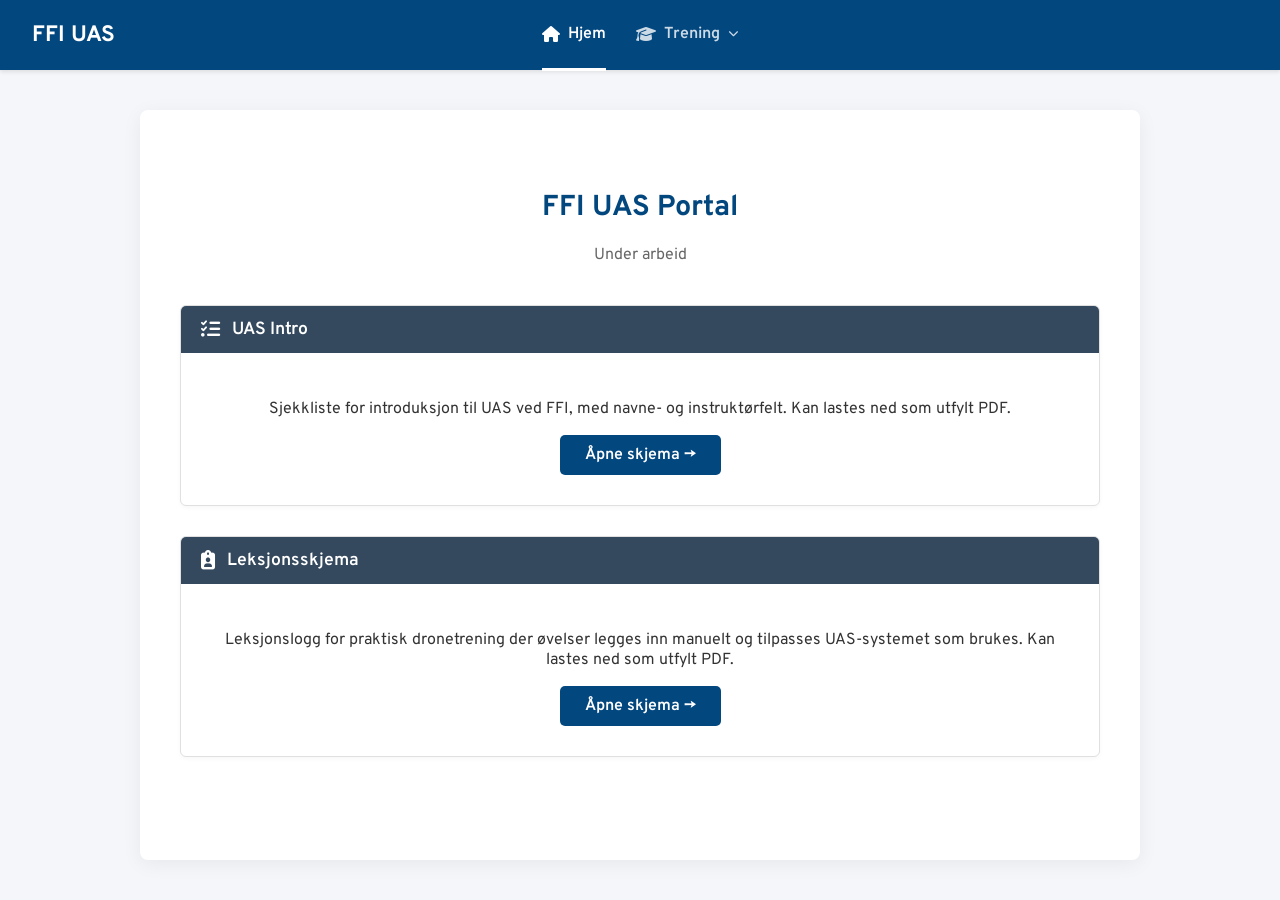
==== index.html @ 26c821fd "første push" ====
<!DOCTYPE html>
<html lang="en">
<head>
    <meta charset="UTF-8">
    <meta name="viewport" content="width=device-width, initial-scale=1.0">
    <title>FFI UAS Portal</title>
    <link rel="stylesheet" href="css/style.css">
    <link rel="apple-touch-icon" sizes="180x180" href="apple-touch-icon.png">
    <link rel="icon" type="image/x-icon" href="favicon.ico">
    <link rel="icon" type="image/png" sizes="16x16" href="favicon-16x16.png">
    <link rel="icon" type="image/png" sizes="32x32" href="favicon-32x32.png">

    <link rel="stylesheet" href="https://cdnjs.cloudflare.com/ajax/libs/font-awesome/6.4.0/css/all.min.css">
    <script src="js/menu.js"></script>
</head>
<body>

<div class="container">
    <div style="text-align:center; padding: 40px 0;">
        <h1>FFI UAS Portal</h1>
        <p style="max-width: 600px; margin: 0 auto; color: #666;">
            Under arbeid
        </p>
    </div>

    <div class="section" style="transition: transform 0.2s; cursor: pointer;" onclick="window.location='uas-intro.html'">
        <div class="section-header">
            <i class="fa-solid fa-list-check" style="color:white; font-size: 1.2rem;"></i>
            <h2 style="font-size: 1.1rem; color: white;">UAS Intro</h2>
        </div>
        <div style="padding: 30px; text-align:center;">
            <p>Sjekkliste for introduksjon til UAS ved FFI, med navne- og instruktørfelt. Kan lastes ned som utfylt PDF.</p>
            <a href="uas-intro.html" class="btn">Åpne skjema &rarr;</a>
        </div>
    </div>

    <div class="section" style="transition: transform 0.2s; cursor: pointer;" onclick="window.location='leksjonsskjema.html'">
        <div class="section-header">
            <i class="fa-solid fa-clipboard-user" style="color:white; font-size: 1.2rem;"></i>
            <h2 style="font-size: 1.1rem; color: white;">Leksjonsskjema</h2>
        </div>
        <div style="padding: 30px; text-align:center;">
            <p>Leksjonslogg for praktisk dronetrening der øvelser legges inn manuelt og tilpasses UAS-systemet som brukes. Kan lastes ned som utfylt PDF.</p>
            <a href="leksjonsskjema.html" class="btn">Åpne skjema &rarr;</a>
        </div>
    </div>
</div>

</body>
</html>
---- css/style.css ----
/* css/style.css */
@import url('https://fonts.googleapis.com/css2?family=Overpass:wght@400;600;700&display=swap');
@import url('https://cdnjs.cloudflare.com/ajax/libs/font-awesome/6.4.0/css/all.min.css');

:root {
    --ffi-blue: #03477F;
    --ffi-dark: #022f53;
    --ffi-light-bg: #f4f6f9;
    --section-header-bg: #34495e;
    --border-color: #e0e0e0;
}

body {
    font-family: 'Overpass', sans-serif;
    background-color: var(--ffi-light-bg);
    margin: 0;
    padding: 0;
    color: #333;
    display: flex;
    flex-direction: column;
    min-height: 100vh;
}

/* --- Navigasjon --- */
nav {
    background-color: var(--ffi-blue);
    padding: 0 2rem;
    box-shadow: 0 2px 4px rgba(0,0,0,0.1);
    height: 70px;
    display: grid;
    grid-template-columns: 1fr auto 1fr;
    align-items: center;
}

nav .brand {
    font-weight: 700;
    font-size: 1.4rem;
    color: white;
    display: flex;
    align-items: center;
    gap: 12px;
    white-space: nowrap;
}

nav ul {
    list-style: none;
    margin: 0;
    padding: 0;
    display: flex;
    gap: 30px;
    justify-content: center;
}

nav a {
    color: rgba(255,255,255,0.8);
    text-decoration: none;
    font-weight: 600;
    font-size: 1rem;
    padding: 24px 0;
    border-bottom: 3px solid transparent;
    transition: all 0.2s;
    display: flex;
    align-items: center;
    gap: 8px;
}

nav a:hover, nav a.active {
    color: white;
    border-bottom-color: white;
}

@media (max-width: 768px) {
    nav {
        grid-template-columns: 1fr;
        height: auto;
        padding: 1rem;
        gap: 1rem;
    }
    nav ul {
        flex-direction: column;
        gap: 10px;
        align-items: center;
    }
}

/* --- Nedtrekksmeny (f.eks. "Trening") --- */
.nav-dropdown {
    position: relative;
}
.nav-dropdown .dropdown-toggle {
    background: none;
    border: none;
    color: rgba(255,255,255,0.8);
    font-weight: 600;
    font-size: 1rem;
    font-family: 'Overpass', sans-serif;
    padding: 24px 0;
    border-bottom: 3px solid transparent;
    transition: all 0.2s;
    display: flex;
    align-items: center;
    gap: 8px;
    cursor: pointer;
}
.nav-dropdown .dropdown-toggle:hover,
.nav-dropdown.active .dropdown-toggle {
    color: white;
    border-bottom-color: white;
}
.dropdown-menu {
    display: none;
    position: absolute;
    top: 100%;
    left: 0;
    background: white;
    min-width: 230px;
    border-radius: 6px;
    box-shadow: 0 8px 24px rgba(0,0,0,0.15);
    padding: 8px 0;
    z-index: 100;
}
.dropdown-menu.open { display: block; }
.dropdown-menu a {
    color: #333;
    padding: 10px 18px;
    border-bottom: none;
}
.dropdown-menu a:hover,
.dropdown-menu a.active {
    background: var(--ffi-light-bg);
    color: var(--ffi-blue);
    border-bottom: none;
}
@media (max-width: 768px) {
    .dropdown-menu {
        position: static;
        box-shadow: none;
        border: 1px solid var(--border-color);
        margin-top: 6px;
    }
}

/* --- Hovedinnhold --- */
.container {
    max-width: 1000px;
    margin: 40px auto;
    background: white;
    padding: 40px;
    border-radius: 8px;
    box-shadow: 0 4px 20px rgba(0,0,0,0.06);
    flex: 1;
    width: 95%;
    box-sizing: border-box;
}

h1 { color: var(--ffi-blue); margin-top: 0; font-size: 1.8rem; }
h2 { font-size: 1.3rem; margin: 0; color: white; font-weight: 600; }
h3 { font-size: 1.1rem; color: #555; margin: 0 0 10px 0; border-bottom: 2px solid #eee; padding-bottom: 5px; }

/* --- Seksjoner --- */
.section {
    margin-bottom: 30px;
    border: 1px solid var(--border-color);
    border-radius: 6px;
    overflow: hidden;
    background: white;
    box-shadow: 0 2px 4px rgba(0,0,0,0.03);
}

.section-header {
    background-color: var(--section-header-bg);
    padding: 12px 20px;
    display: flex;
    align-items: center;
    gap: 12px;
}

/* --- Knapper --- */
.btn { display: inline-block; background: var(--ffi-blue); color: white; padding: 10px 25px; text-decoration: none; border-radius: 5px; font-weight: 600; transition: background 0.2s; border: none; cursor: pointer; font-family: 'Overpass', sans-serif; font-size: 1rem; margin: 0 6px; }
.btn:hover { background-color: var(--ffi-dark); }
.btn-secondary { background: white; color: var(--ffi-blue); border: 1px solid var(--ffi-blue); }
.btn-secondary:hover { background: var(--ffi-light-bg); color: var(--ffi-blue); }

/* --- Skjemafelt (navn, instruktør, dato osv.) --- */
.form-grid {
    display: grid;
    grid-template-columns: repeat(3, 1fr);
    gap: 20px;
    margin-bottom: 30px;
}
@media (max-width: 700px) {
    .form-grid { grid-template-columns: 1fr; }
}
.form-field label {
    display: block;
    font-weight: 600;
    font-size: 0.9rem;
    color: #444;
    margin-bottom: 6px;
}
.form-field input[type="text"],
.form-field input[type="date"] {
    width: 100%;
    padding: 10px 12px;
    border: 1px solid #ccc;
    border-radius: 6px;
    font-size: 1rem;
    font-family: 'Overpass', sans-serif;
    box-sizing: border-box;
}
.form-field input:focus {
    outline: none;
    border-color: var(--ffi-blue);
    box-shadow: 0 0 0 3px rgba(3, 71, 127, 0.1);
}

/* --- Sjekkliste --- */
.checklist {
    list-style: none;
    margin: 0;
    padding: 0;
}
.checklist li {
    display: flex;
    align-items: flex-start;
    gap: 12px;
    padding: 10px 20px;
    border-bottom: 1px solid #f0f0f0;
}
.checklist li:last-child { border-bottom: none; }
.checklist input[type="checkbox"] {
    width: 18px;
    height: 18px;
    flex-shrink: 0;
    margin-top: 2px;
    cursor: pointer;
}
.checklist label {
    font-weight: 400;
    color: #333;
    cursor: pointer;
}
.checklist .hint {
    display: block;
    font-style: italic;
    color: #777;
    font-size: 0.88rem;
    margin-top: 2px;
}

/* --- Signaturfelt --- */
.signature-row {
    display: flex;
    flex-wrap: wrap;
    justify-content: space-between;
    gap: 30px;
    margin-top: 40px;
}
.signature-pad-block {
    flex: 1;
    min-width: 240px;
}
.signature-pad-label {
    font-weight: 600;
    font-size: 0.9rem;
    color: #444;
    margin-bottom: 8px;
    text-align: center;
}
.signature-pad-wrap {
    border: 1px solid #ccc;
    border-radius: 6px;
    background: #fff;
}
.signature-pad-wrap canvas {
    display: block;
    width: 100%;
    height: 150px;
    touch-action: none;
    cursor: crosshair;
    border-radius: 6px;
}
.signature-clear-btn {
    display: block;
    margin: 8px auto 0;
    background: none;
    border: none;
    color: var(--ffi-blue);
    font-size: 0.8rem;
    text-decoration: underline;
    cursor: pointer;
    font-family: 'Overpass', sans-serif;
}

/* --- Progresjon (radioknapper) --- */
.progress-row {
    display: flex;
    gap: 10px;
    flex-wrap: wrap;
    margin-bottom: 30px;
}
.progress-option {
    flex: 1;
    min-width: 140px;
    position: relative;
}
.progress-option input {
    position: absolute;
    opacity: 0;
}
.progress-option label {
    display: block;
    text-align: center;
    padding: 10px 8px;
    border: 1px solid #ccc;
    border-radius: 6px;
    cursor: pointer;
    font-weight: 600;
    font-size: 0.85rem;
    color: #555;
    transition: all 0.15s;
}
.progress-option input:checked + label {
    background: var(--ffi-blue);
    color: white;
    border-color: var(--ffi-blue);
}

/* --- Øvelsestabell (Leksjonsskjema) --- */
.exercise-table {
    width: 100%;
    border-collapse: collapse;
}
.exercise-table th {
    background-color: var(--ffi-blue);
    color: white;
    font-weight: 600;
    font-size: 0.85rem;
    text-align: left;
    padding: 10px 12px;
}
.exercise-table td {
    padding: 8px 10px;
    border-bottom: 1px solid #f0f0f0;
    vertical-align: middle;
}
.exercise-table input[type="text"],
.exercise-table select {
    width: 100%;
    padding: 8px 10px;
    border: 1px solid #ccc;
    border-radius: 5px;
    font-size: 0.95rem;
    font-family: 'Overpass', sans-serif;
    box-sizing: border-box;
}
.exercise-table input:focus,
.exercise-table select:focus {
    outline: none;
    border-color: var(--ffi-blue);
    box-shadow: 0 0 0 3px rgba(3, 71, 127, 0.1);
}
.exercise-table .col-grade { width: 90px; }
.exercise-table .col-remove { width: 40px; text-align: center; }
.remove-row-btn {
    background: none;
    border: none;
    color: #c0392b;
    cursor: pointer;
    font-size: 1rem;
    padding: 4px;
}
.remove-row-btn:hover { color: #922b21; }
.add-row-btn {
    margin-top: 15px;
}
.textarea-field {
    width: 100%;
    min-height: 80px;
    padding: 10px 12px;
    border: 1px solid #ccc;
    border-radius: 6px;
    font-family: 'Overpass', sans-serif;
    font-size: 1rem;
    box-sizing: border-box;
    resize: vertical;
}
.textarea-field:focus {
    outline: none;
    border-color: var(--ffi-blue);
    box-shadow: 0 0 0 3px rgba(3, 71, 127, 0.1);
}

/* --- Print / last ned som PDF --- */
@media print {
    nav, .no-print { display: none !important; }
    body { background: white; }
    .container {
        box-shadow: none;
        margin: 0;
        padding: 0;
        width: 100%;
        max-width: 100%;
    }
    .section { break-inside: avoid; box-shadow: none; }
    .exercise-table .col-remove, .add-row-btn { display: none !important; }
}
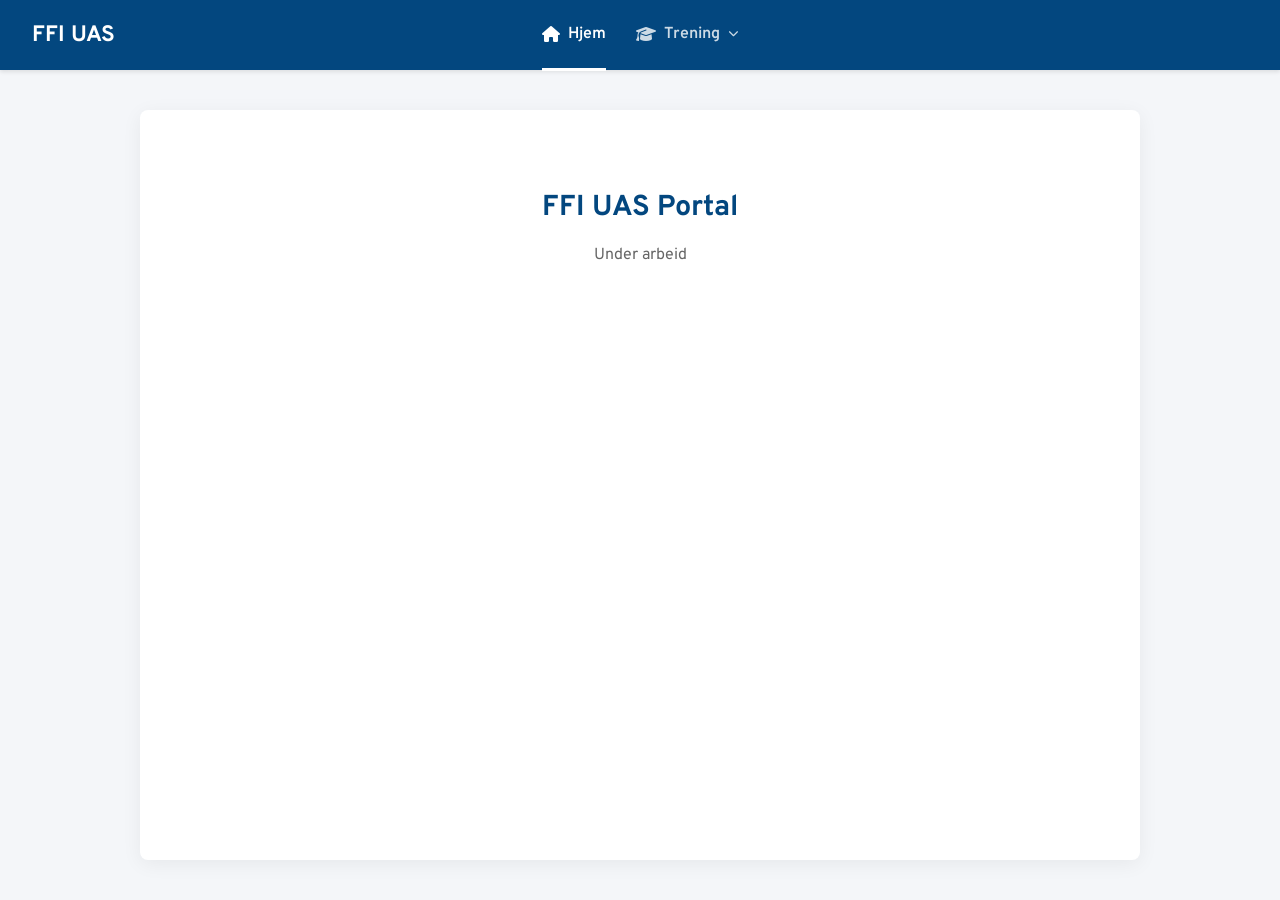
==== commit 52cfb89a: "leksjonsskjema" ====
--- a/index.html
+++ b/index.html
@@ -22,28 +22,6 @@
             Under arbeid
         </p>
     </div>
-
-    <div class="section" style="transition: transform 0.2s; cursor: pointer;" onclick="window.location='uas-intro.html'">
-        <div class="section-header">
-            <i class="fa-solid fa-list-check" style="color:white; font-size: 1.2rem;"></i>
-            <h2 style="font-size: 1.1rem; color: white;">UAS Intro</h2>
-        </div>
-        <div style="padding: 30px; text-align:center;">
-            <p>Sjekkliste for introduksjon til UAS ved FFI, med navne- og instruktørfelt. Kan lastes ned som utfylt PDF.</p>
-            <a href="uas-intro.html" class="btn">Åpne skjema &rarr;</a>
-        </div>
-    </div>
-
-    <div class="section" style="transition: transform 0.2s; cursor: pointer;" onclick="window.location='leksjonsskjema.html'">
-        <div class="section-header">
-            <i class="fa-solid fa-clipboard-user" style="color:white; font-size: 1.2rem;"></i>
-            <h2 style="font-size: 1.1rem; color: white;">Leksjonsskjema</h2>
-        </div>
-        <div style="padding: 30px; text-align:center;">
-            <p>Leksjonslogg for praktisk dronetrening der øvelser legges inn manuelt og tilpasses UAS-systemet som brukes. Kan lastes ned som utfylt PDF.</p>
-            <a href="leksjonsskjema.html" class="btn">Åpne skjema &rarr;</a>
-        </div>
-    </div>
 </div>
 
 </body>
--- a/css/style.css
+++ b/css/style.css
@@ -180,15 +180,20 @@
 .btn:hover { background-color: var(--ffi-dark); }
 .btn-secondary { background: white; color: var(--ffi-blue); border: 1px solid var(--ffi-blue); }
 .btn-secondary:hover { background: var(--ffi-light-bg); color: var(--ffi-blue); }
+.btn-danger { background: white; color: #c0392b; border: 1px solid #c0392b; }
+.btn-danger:hover { background: #fdf1ef; color: #922b21; border-color: #922b21; }
 
 /* --- Skjemafelt (navn, instruktør, dato osv.) --- */
 .form-grid {
     display: grid;
-    grid-template-columns: repeat(3, 1fr);
+    grid-template-columns: repeat(4, 1fr);
     gap: 20px;
     margin-bottom: 30px;
 }
-@media (max-width: 700px) {
+@media (max-width: 900px) {
+    .form-grid { grid-template-columns: repeat(2, 1fr); }
+}
+@media (max-width: 500px) {
     .form-grid { grid-template-columns: 1fr; }
 }
 .form-field label {
@@ -199,7 +204,8 @@
     margin-bottom: 6px;
 }
 .form-field input[type="text"],
-.form-field input[type="date"] {
+.form-field input[type="date"],
+.form-field select {
     width: 100%;
     padding: 10px 12px;
     border: 1px solid #ccc;
@@ -207,8 +213,10 @@
     font-size: 1rem;
     font-family: 'Overpass', sans-serif;
     box-sizing: border-box;
-}
-.form-field input:focus {
+    background: white;
+}
+.form-field input:focus,
+.form-field select:focus {
     outline: none;
     border-color: var(--ffi-blue);
     box-shadow: 0 0 0 3px rgba(3, 71, 127, 0.1);
@@ -292,40 +300,6 @@
     font-family: 'Overpass', sans-serif;
 }
 
-/* --- Progresjon (radioknapper) --- */
-.progress-row {
-    display: flex;
-    gap: 10px;
-    flex-wrap: wrap;
-    margin-bottom: 30px;
-}
-.progress-option {
-    flex: 1;
-    min-width: 140px;
-    position: relative;
-}
-.progress-option input {
-    position: absolute;
-    opacity: 0;
-}
-.progress-option label {
-    display: block;
-    text-align: center;
-    padding: 10px 8px;
-    border: 1px solid #ccc;
-    border-radius: 6px;
-    cursor: pointer;
-    font-weight: 600;
-    font-size: 0.85rem;
-    color: #555;
-    transition: all 0.15s;
-}
-.progress-option input:checked + label {
-    background: var(--ffi-blue);
-    color: white;
-    border-color: var(--ffi-blue);
-}
-
 /* --- Øvelsestabell (Leksjonsskjema) --- */
 .exercise-table {
     width: 100%;
@@ -342,7 +316,11 @@
 .exercise-table td {
     padding: 8px 10px;
     border-bottom: 1px solid #f0f0f0;
-    vertical-align: middle;
+    vertical-align: top;
+}
+.exercise-table tr:not(.generic-row) + tr.generic-row td {
+    padding-top: 22px;
+    border-top: 2px solid var(--border-color);
 }
 .exercise-table input[type="text"],
 .exercise-table select {
@@ -354,8 +332,22 @@
     font-family: 'Overpass', sans-serif;
     box-sizing: border-box;
 }
+.exercise-table .ex-comment {
+    width: 100%;
+    padding: 8px 10px;
+    border: 1px solid #ccc;
+    border-radius: 5px;
+    font-size: 0.95rem;
+    font-family: 'Overpass', sans-serif;
+    box-sizing: border-box;
+    resize: none;
+    overflow: hidden;
+    min-height: 37px;
+    line-height: 1.3;
+}
 .exercise-table input:focus,
-.exercise-table select:focus {
+.exercise-table select:focus,
+.exercise-table .ex-comment:focus {
     outline: none;
     border-color: var(--ffi-blue);
     box-shadow: 0 0 0 3px rgba(3, 71, 127, 0.1);
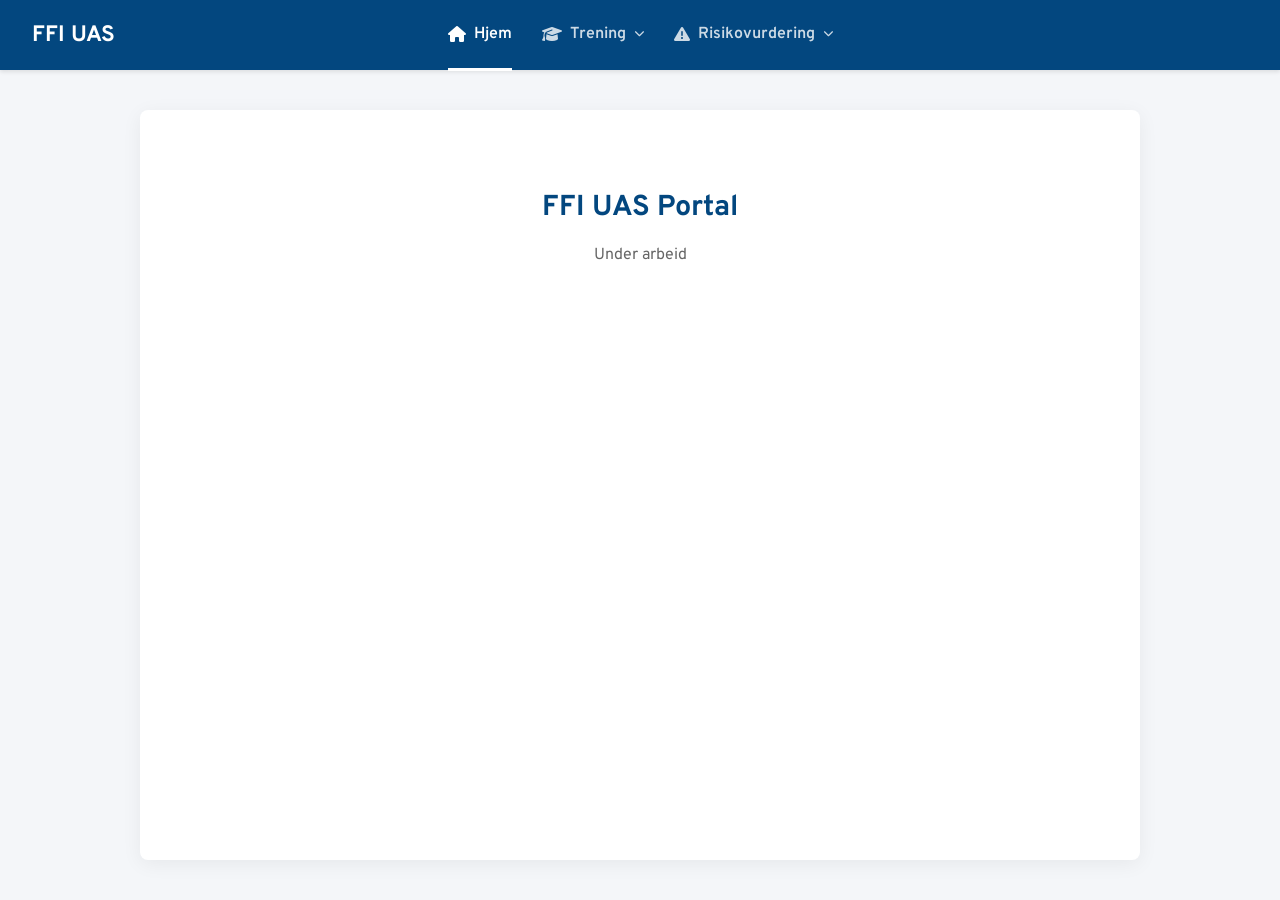
==== commit deebb814: "erp justeringer 2" ====
--- a/index.html
+++ b/index.html
@@ -25,4 +25,4 @@
 </div>
 
 </body>
-</html>
+</html>
--- a/css/style.css
+++ b/css/style.css
@@ -131,6 +131,30 @@
     color: var(--ffi-blue);
     border-bottom: none;
 }
+
+/* --- Nestet undermeny (f.eks. Simulator inni Trening) --- */
+.dropdown-submenu { position: relative; }
+.dropdown-subtoggle {
+    width: 100%;
+    background: none;
+    border: none;
+    text-align: left;
+    font-family: inherit;
+    font-size: 0.95rem;
+    color: #333;
+    padding: 10px 18px;
+    display: flex;
+    align-items: center;
+    gap: 8px;
+    cursor: pointer;
+}
+.dropdown-subtoggle:hover { background: var(--ffi-light-bg); color: var(--ffi-blue); }
+.dropdown-submenu.active > .dropdown-subtoggle { color: var(--ffi-blue); }
+.dropdown-menu-nested {
+    top: 0;
+    left: 100%;
+    margin-left: 4px;
+}
 @media (max-width: 768px) {
     .dropdown-menu {
         position: static;
@@ -382,6 +406,1058 @@
     border-color: var(--ffi-blue);
     box-shadow: 0 0 0 3px rgba(3, 71, 127, 0.1);
 }
+
+/* --- Simulator --- */
+.sim-page {
+    position: relative;
+    flex: 1;
+    width: 100%;
+    overflow: hidden;
+    background: #0d1117;
+}
+.sim-page canvas#simCanvas {
+    display: block;
+    width: 100%;
+    height: 100%;
+}
+.sim-signal-noise {
+    position: absolute;
+    inset: 0;
+    width: 100%;
+    height: 100%;
+    pointer-events: none;
+    opacity: 0;
+    image-rendering: pixelated;
+    mix-blend-mode: overlay;
+    z-index: 2;
+}
+.sim-fpv-hud {
+    position: absolute;
+    inset: 0;
+    width: 100%;
+    height: 100%;
+    pointer-events: none;
+    display: none;
+    z-index: 3;
+}
+.sim-hud {
+    position: absolute;
+    inset: 0;
+    pointer-events: none;
+    padding: 16px;
+    box-sizing: border-box;
+    font-family: 'Overpass', sans-serif;
+}
+.sim-status-bar {
+    display: flex;
+    flex-wrap: wrap;
+    gap: 18px;
+    width: fit-content;
+    background: rgba(3, 71, 127, 0.85);
+    border-radius: 8px;
+    padding: 10px 18px;
+    pointer-events: auto;
+}
+.sim-status-item {
+    display: flex;
+    flex-direction: column;
+    min-width: 70px;
+}
+.sim-status-label {
+    font-size: 0.68rem;
+    text-transform: uppercase;
+    letter-spacing: 0.05em;
+    color: rgba(255,255,255,0.65);
+}
+.sim-status-value {
+    font-weight: 700;
+    color: white;
+    font-size: 1rem;
+}
+.sim-status-value.sim-armed { color: #6fdc8c; }
+.sim-status-value.sim-killed { color: #ff6b6b; }
+/* Kort gult blink på hudMode ved modusbytte (se modeFlashUntil i simulator-vtol.js) - ren CSS-animasjon
+   i stedet for en JS-drevet fargeovergang, siden klassen kun står på i ~400ms (ett engangsblink, ikke
+   en vedvarende tilstand som sim-armed/sim-killed over). */
+.sim-status-value.mode-flash { animation: sim-mode-flash 0.4s ease-out; }
+@keyframes sim-mode-flash {
+    0% { color: #ffd23f; text-shadow: 0 0 8px rgba(255,210,63,0.9); }
+    100% { color: white; text-shadow: none; }
+}
+
+/* Fremdrift/telleren for gjeldende øvelsessteg (hover-holdetid, runder, killswitch-status ...) -
+   egen liten boks nederst midt på skjermen, i tillegg til (ikke i stedet for) selve HUD-baren,
+   siden dette er tallet man aktivt følger med på mens man flyr og ellers må se bort fra banen for. */
+.sim-progress-box {
+    position: absolute;
+    bottom: 20px;
+    left: 50%;
+    transform: translateX(-50%);
+    display: flex;
+    flex-direction: column;
+    align-items: center;
+    gap: 2px;
+    background: rgba(3, 71, 127, 0.85);
+    border-radius: 8px;
+    padding: 8px 22px;
+    pointer-events: none;
+}
+.sim-progress-box .sim-status-value { font-size: 1.3rem; }
+
+.sim-crash-banner {
+    position: absolute;
+    top: 50%;
+    left: 50%;
+    transform: translate(-50%, -50%);
+    display: none;
+    flex-direction: column;
+    align-items: center;
+    gap: 4px;
+    background: rgba(160, 20, 20, 0.9);
+    color: white;
+    padding: 18px 32px;
+    border-radius: 10px;
+    box-shadow: 0 6px 24px rgba(0,0,0,0.4);
+    text-align: center;
+    pointer-events: none;
+}
+.sim-crash-banner.show { display: flex; }
+.sim-crash-banner .sim-crash-title {
+    font-size: 1.4rem;
+    font-weight: 700;
+    letter-spacing: 0.03em;
+}
+.sim-crash-banner .sim-crash-hint {
+    font-size: 0.9rem;
+    opacity: 0.9;
+}
+.sim-crash-banner .sim-injury-icon {
+    font-size: 2.6rem;
+    margin-bottom: 4px;
+}
+
+.sim-warning-banner {
+    position: absolute;
+    top: 62%; /* senket fra 34% - stod midt i synsfeltet der man ser gates/horisont mens man flyr,
+    spesielt merkbart for "Runde fullført"-meldingen på racingbanen (samme banner, se
+    sim-banner-success) siden den dukker opp akkurat idet man trenger å se banen best (rett etter
+    start/mål, videre inn i neste runde) */
+    left: 50%;
+    transform: translate(-50%, -50%);
+    display: none;
+    flex-direction: column;
+    align-items: center;
+    gap: 4px;
+    background: rgba(190, 130, 15, 0.92);
+    color: white;
+    padding: 12px 26px;
+    border-radius: 10px;
+    box-shadow: 0 6px 24px rgba(0,0,0,0.4);
+    text-align: center;
+    pointer-events: none;
+}
+.sim-warning-banner.show { display: flex; }
+.sim-warning-banner .sim-crash-title {
+    font-size: 1.15rem;
+    font-weight: 700;
+    letter-spacing: 0.03em;
+}
+/* Grønn variant av varselbanneret - positiv kvittering (deløvelse fullført / øvelse bestått). */
+.sim-warning-banner.sim-banner-success {
+    background: rgba(35, 140, 70, 0.92);
+}
+
+/* Øvelses-beskrivelse i detaljvisningen: vanlig (ikke kursiv) brødtekst med luftig linjehøyde -
+   .sim-panel-hint er kursiv og beregnet på korte hint, ikke avsnitt. white-space:pre-line lar
+   fullDescription-tekstene (js/simulator.js) bryte i avsnitt via \n\n i stedet for å alltid rendres
+   som én sammenhengende tekstblokk - selve elementet settes fortsatt trygt via textContent, ikke innerHTML. */
+.sim-exercise-desc {
+    font-style: normal;
+    font-size: 0.85rem;
+    line-height: 1.55;
+    color: #333;
+    margin: 8px 0 12px;
+    white-space: pre-line;
+}
+.sim-exercise-detail-title {
+    display: flex;
+    align-items: center;
+    gap: 8px;
+    margin: 12px 0 2px;
+}
+.sim-exercise-detail-title .sim-exercise-icon { color: var(--ffi-blue); }
+.sim-exercise-row-icon {
+    flex: 0 0 22px;
+    text-align: center;
+    color: var(--ffi-blue);
+    margin-right: 6px;
+}
+/* Diplom-raden nederst i øvelseslisten når alt er bestått - gull-aksent. */
+.sim-exercise-row-diploma { background: #fdf6df; }
+.sim-exercise-row-diploma .sim-exercise-row-icon { color: #d4af37; }
+
+/* Oppsummeringskort etter fullført øvelse (tid + ros + neste-valg). */
+.sim-exercise-summary {
+    position: absolute;
+    top: 50%;
+    left: 50%;
+    transform: translate(-50%, -50%);
+    background: white;
+    color: #222;
+    border-radius: 10px;
+    padding: 20px 26px;
+    box-shadow: 0 8px 30px rgba(0,0,0,0.4);
+    text-align: center;
+    max-width: 360px;
+    pointer-events: auto;
+    z-index: 7;
+}
+.sim-exercise-summary h3 { margin: 0 0 8px; color: var(--ffi-blue); }
+.sim-exercise-summary p { margin: 0 0 14px; font-size: 0.9rem; }
+.sim-summary-buttons { display: flex; gap: 8px; justify-content: center; flex-wrap: wrap; }
+
+/* Diplom-overlegg: utfyllbart navn + utskrift til PDF via nettleserens print-dialog. */
+.sim-diploma-overlay {
+    position: absolute;
+    inset: 0;
+    background: rgba(0,0,0,0.55);
+    display: flex;
+    align-items: center;
+    justify-content: center;
+    pointer-events: auto;
+    z-index: 10;
+}
+.sim-diploma {
+    background: white;
+    padding: 16px;
+    border-radius: 8px;
+    /* A4 (210 x 297 mm) - forhåndsvisningen på skjerm skal ha samme form/proporsjoner som papiret man
+       faktisk får ut av "Skriv ut / lagre som PDF" (se @page-regelen i @media print under). Bredden er
+       det minste av full A4-bredde, 80% av vindusbredden og "80% av vindushøyden regnet om til A4-bredde"
+       - det siste leddet er det som faktisk hindrer overflyt på korte/lave vinduer: med en fast
+       min-height:297mm alene "vinner" den alltid over max-height (CSS-spec), og arket stakk utenfor
+       skjermen på vanlige laptop-skjermer. aspect-ratio lar høyden følge automatisk fra den valgte
+       bredden i stedet, så hele arket alltid skaleres proporsjonalt ned til å faktisk få plass.
+       80 (ned fra 92) gir synlig luft over/under/rundt arket i stedet for at det nesten fyller vinduet. */
+    width: min(210mm, 80vw, calc(80vh * 210 / 297));
+    aspect-ratio: 210 / 297;
+    max-height: 80vh;
+    overflow-y: auto;
+    /* flex-direction:column er nødvendig her - .sim-diploma har TO barn (.sim-diploma-border OG
+       .sim-diploma-actions, se HTML), ikke bare rammen. Uten column endte de side ved side (rad er
+       default) og .sim-diploma-actions ble strukket til rammens fulle høyde av align-items:stretch,
+       som igjen strukket knappene inni den loddrett - det var "knappene ble strukket ut"-bugen. */
+    display: flex;
+    flex-direction: column;
+}
+.sim-diploma-border {
+    border: 6px double var(--ffi-blue);
+    padding: 28px 24px;
+    text-align: center;
+    color: #222;
+    /* Strekker rammen til full A4-høyde i stedet for at den bare pakker seg tett rundt innholdet (som
+       etterlot mye tomt hvitt under en kort ramme øverst på et langt ark) - innholdet sentreres så
+       loddrett inni den nå høyere rammen. */
+    flex: 1;
+    display: flex;
+    flex-direction: column;
+    justify-content: center;
+}
+.sim-diploma-icons { display: flex; align-items: center; justify-content: center; gap: 18px; margin-bottom: 10px; }
+.sim-diploma-quad { width: 2.6rem; height: 2.6rem; color: var(--ffi-blue); }
+.sim-diploma-medal { font-size: 3rem; color: #d4af37; }
+.sim-diploma-border h2 { margin: 0 0 2px; letter-spacing: 0.35em; color: var(--ffi-blue); }
+.sim-diploma-sub { margin: 0 0 20px; font-size: 0.85rem; color: #666; }
+.sim-diploma-line { margin: 0 0 8px; font-size: 0.95rem; }
+.sim-diploma-name {
+    border: none;
+    border-bottom: 2px solid #999;
+    font-size: 1.35rem;
+    text-align: center;
+    /* margin:auto sentrerer selve boksen (80% bredde) i sidekant-retningen - .sim-diploma-border ble
+       flex column for å strekke rammen i høyden (se der), og et flex-element med en eksplisitt bredde
+       (ikke auto) strekkes IKKE av align-items:stretch og havner da til venstre uten dette, selv om
+       text-align:center fortsatt sentrerer TEKSTEN inni feltet. */
+    margin: 0 auto;
+    width: 80%;
+    font-family: inherit;
+    padding: 4px;
+    outline: none;
+    background: transparent;
+}
+.sim-diploma-text { font-size: 0.9rem; line-height: 1.55; margin: 18px 0 14px; }
+/* Bestetider per øvelse - to kolonner (navn + tid), tynn skillelinje mellom radene. */
+.sim-diploma-times {
+    margin: 0 auto 16px;
+    max-width: 380px;
+    text-align: left;
+    font-size: 0.82rem;
+}
+.sim-diploma-time-row {
+    display: flex;
+    justify-content: space-between;
+    gap: 12px;
+    padding: 3px 2px;
+    border-bottom: 1px solid #eee;
+}
+.sim-diploma-time-row span:last-child { font-variant-numeric: tabular-nums; color: var(--ffi-blue); font-weight: 600; }
+/* Totaltid-raden nederst i tabellen - tykkere skillelinje over og fet skrift skiller den fra de vanlige
+   øvelsesradene den summerer (se openDiploma). */
+.sim-diploma-time-total { border-top: 2px solid var(--ffi-blue); border-bottom: none; margin-top: 4px; padding-top: 6px; font-weight: 700; }
+.sim-diploma-date { font-size: 0.85rem; color: #555; margin: 0; }
+.sim-diploma-actions { display: flex; gap: 8px; justify-content: center; margin-top: 14px; }
+
+/* Ved utskrift av diplomet skjules alt annet på siden - kun selve diplom-arket skrives ut, på et
+   A4-ark (ikke nettleserens/OS-ets standard papirstørrelse, som ikke nødvendigvis er A4). */
+@media print {
+    @page { size: A4; margin: 15mm; }
+    body.printing-diploma * { visibility: hidden; }
+    body.printing-diploma .sim-diploma-overlay,
+    body.printing-diploma .sim-diploma-overlay * { visibility: visible; }
+    body.printing-diploma .sim-diploma-overlay {
+        position: fixed;
+        inset: 0;
+        background: white;
+    }
+    /* min-height:0 - skjermforhåndsvisningens 297mm er ment for HELE arket; @page-margin over har
+       allerede tatt sin del, så å beholde det målet her ville dyttet innholdet over på et tomt ark 2. */
+    body.printing-diploma .sim-diploma {
+        box-shadow: none; max-width: none; width: 100%; max-height: none; min-height: 0;
+        aspect-ratio: auto; overflow: visible;
+    }
+    body.printing-diploma .sim-diploma-actions { display: none; }
+    body.printing-diploma .sim-diploma-name { border-bottom-color: transparent; }
+    body.printing-diploma .sim-diploma-name::placeholder { color: transparent; }
+}
+
+.sim-toolbar {
+    position: absolute;
+    top: 16px;
+    right: 16px;
+    left: 16px;
+    display: flex;
+    flex-wrap: wrap;
+    justify-content: flex-end;
+    gap: 8px;
+    pointer-events: auto;
+}
+.sim-btn {
+    background: rgba(255,255,255,0.92);
+    color: var(--ffi-blue);
+    border: none;
+    border-radius: 6px;
+    padding: 8px 14px;
+    font-weight: 600;
+    font-family: 'Overpass', sans-serif;
+    cursor: pointer;
+    font-size: 0.85rem;
+}
+.sim-btn:hover { background: white; }
+/* Primær-variant for knapper INNE i lyse paneler (f.eks. "Start øvelse") - standard .sim-btn er
+   hvit-på-mørk-verktøylinje og blir nesten usynlig mot panelbakgrunnen. */
+.sim-btn-primary {
+    background: var(--ffi-blue);
+    color: white;
+}
+.sim-btn-primary:hover { background: #065d9e; color: white; }
+
+.sim-dropdown {
+    position: relative;
+}
+.sim-dropdown-menu {
+    display: none;
+    position: absolute;
+    top: calc(100% + 6px);
+    right: 0;
+    min-width: 200px;
+    background: rgba(255,255,255,0.97);
+    border-radius: 8px;
+    box-shadow: 0 4px 20px rgba(0,0,0,0.3);
+    padding: 6px;
+    flex-direction: column;
+    gap: 2px;
+    z-index: 5;
+}
+.sim-dropdown-menu.open {
+    display: flex;
+}
+.sim-dropdown-item {
+    display: flex;
+    align-items: center;
+    gap: 8px;
+    width: 100%;
+    background: none;
+    border: none;
+    border-radius: 6px;
+    padding: 8px 10px;
+    font-weight: 600;
+    font-family: 'Overpass', sans-serif;
+    font-size: 0.85rem;
+    color: var(--ffi-blue);
+    cursor: pointer;
+    text-align: left;
+}
+.sim-dropdown-item:hover { background: rgba(3, 71, 127, 0.08); }
+.sim-dropdown-item i { width: 16px; text-align: center; }
+
+.sim-panel {
+    position: absolute;
+    top: 68px;
+    right: 16px;
+    width: 320px;
+    max-width: calc(100% - 32px);
+    max-height: calc(100% - 90px);
+    overflow-y: auto;
+    background: rgba(255,255,255,0.97);
+    border-radius: 8px;
+    padding: 18px;
+    box-shadow: 0 4px 20px rgba(0,0,0,0.3);
+    pointer-events: auto;
+    z-index: 4; /* over .sim-racing-leaderboard (1) - den ligger sist i DOM-en og ville ellers (uten
+    eksplisitt z-index her) stablet seg OVENPÅ alle andre menyer/paneler brukeren åpner mens den vises */
+}
+.sim-panel h3 {
+    margin: 0 0 12px 0;
+    color: var(--ffi-blue);
+    font-size: 1rem;
+}
+.sim-panel-header {
+    display: flex;
+    align-items: center;
+    gap: 6px;
+    margin-bottom: 12px;
+}
+.sim-panel-header h3 {
+    margin: 0;
+    flex: 1;
+}
+.sim-panel-back,
+.sim-panel-close {
+    background: none;
+    border: none;
+    color: var(--ffi-blue);
+    cursor: pointer;
+    font-size: 0.95rem;
+    padding: 4px 7px;
+    border-radius: 5px;
+    line-height: 1;
+    flex: 0 0 auto;
+}
+.sim-panel-back:hover,
+.sim-panel-close:hover {
+    background: rgba(3, 71, 127, 0.08);
+}
+.sim-rate-grid {
+    display: flex;
+    flex-direction: column;
+    gap: 14px;
+}
+.sim-rate-axis {
+    border: 1px solid var(--border-color);
+    border-radius: 6px;
+    padding: 10px 12px;
+}
+.sim-rate-axis-title {
+    font-weight: 600;
+    font-size: 0.85rem;
+    color: #444;
+    margin-bottom: 8px;
+}
+.sim-rate-row {
+    display: flex;
+    align-items: center;
+    gap: 8px;
+    margin-bottom: 6px;
+    font-size: 0.8rem;
+    color: #555;
+}
+.sim-rate-row label {
+    flex: 0 0 110px;
+}
+.sim-rate-row input[type="range"] {
+    flex: 1;
+}
+.sim-rate-row select {
+    flex: 1;
+    padding: 4px 6px;
+    font-family: 'Overpass', sans-serif;
+    font-size: 0.8rem;
+}
+.sim-rate-row .sim-rate-value {
+    flex: 0 0 40px;
+    text-align: right;
+    font-variant-numeric: tabular-nums;
+}
+.sim-rate-curve {
+    display: block;
+    width: 100%;
+    height: auto;
+    margin-top: 8px;
+    border: 1px solid var(--border-color);
+    border-radius: 4px;
+    background: #fafafa;
+    cursor: grab;
+    touch-action: none;
+}
+.sim-panel-hint {
+    font-size: 0.8rem;
+    color: #777;
+    font-style: italic;
+    margin: 10px 0;
+}
+.sim-axes-readout {
+    display: flex;
+    flex-direction: column;
+    gap: 4px;
+    font-size: 0.8rem;
+    font-family: monospace;
+    color: #444;
+}
+.sim-help-list {
+    list-style: none;
+    margin: 0;
+    padding: 0;
+    font-size: 0.85rem;
+    color: #444;
+    display: flex;
+    flex-direction: column;
+    gap: 8px;
+}
+.sim-help-list li {
+    display: flex;
+    gap: 10px;
+    align-items: baseline;
+}
+.sim-help-list li strong {
+    color: var(--ffi-blue);
+    flex: 0 0 118px;
+}
+.sim-help-list li span {
+    flex: 1;
+    min-width: 0;
+}
+
+.sim-exercise-hud-bar {
+    margin-top: 8px;
+}
+.sim-exercise-row {
+    display: flex;
+    align-items: center;
+    justify-content: space-between;
+    gap: 10px;
+    width: 100%;
+    background: none;
+    border: 1px solid var(--border-color);
+    border-radius: 6px;
+    padding: 10px 12px;
+    margin-bottom: 8px;
+    font-family: 'Overpass', sans-serif;
+    text-align: left;
+    cursor: pointer;
+}
+.sim-exercise-row:hover { background: rgba(3, 71, 127, 0.08); }
+.sim-exercise-row-main {
+    display: flex;
+    flex-direction: column;
+    gap: 2px;
+    min-width: 0;
+}
+.sim-exercise-row-title {
+    font-weight: 600;
+    color: var(--ffi-blue);
+    font-size: 0.9rem;
+}
+.sim-exercise-row-desc {
+    font-size: 0.78rem;
+    color: #777;
+}
+.sim-exercise-check {
+    display: flex;
+    align-items: center;
+    gap: 6px;
+    flex: 0 0 auto;
+    font-size: 0.8rem;
+    font-weight: 600;
+    color: #2e8b57;
+    white-space: nowrap;
+}
+.sim-exercise-back-btn {
+    display: inline-flex;
+    align-items: center;
+    gap: 6px;
+    background: none;
+    border: none;
+    color: var(--ffi-blue);
+    cursor: pointer;
+    font-size: 0.85rem;
+    font-family: 'Overpass', sans-serif;
+    font-weight: 600;
+    padding: 4px 0;
+    margin-bottom: 10px;
+}
+.sim-exercise-back-btn:hover { text-decoration: underline; }
+
+/* Racingbanens ledertavle - vises der øvelsesmenyen ellers står (samme topp/høyre-plassering som
+   .sim-panel) mens racingbanen flys, se startExercise/stopExercise. Bevisst mer gjennomsiktig enn de
+   vanlige panelene (rgba med lavere alpha) - den skal kunne stå fremme hele flyturen uten å sperre
+   sikten mot banen, i motsetning til de vanlige innstillingspanelene som alltid lukkes før man flyr. */
+.sim-racing-leaderboard {
+    position: absolute;
+    top: 68px;
+    right: 16px;
+    width: 280px;
+    max-width: calc(100% - 32px);
+    max-height: calc(100% - 90px);
+    overflow-y: auto;
+    z-index: 1; /* under .sim-panel (4) og dropdownen (5) - se kommentaren ved .sim-panel */
+    background: rgba(3, 71, 127, 0.55);
+    backdrop-filter: blur(2px);
+    border-radius: 8px;
+    padding: 14px 16px;
+    box-shadow: 0 4px 20px rgba(0,0,0,0.25);
+    pointer-events: auto;
+    color: white;
+    font-family: 'Overpass', sans-serif;
+}
+.sim-racing-lb-header {
+    display: flex;
+    align-items: center;
+    gap: 8px;
+    font-weight: 700;
+    font-size: 1rem;
+    margin-bottom: 10px;
+    color: #ffd76b;
+}
+.sim-racing-lb-reset {
+    margin-left: auto;
+    background: none;
+    border: none;
+    color: rgba(255,255,255,0.55);
+    cursor: pointer;
+    padding: 3px 6px;
+    font-size: 0.8rem;
+    border-radius: 4px;
+    font-weight: 400;
+}
+.sim-racing-lb-reset:hover { color: #ff8080; background: rgba(255,255,255,0.12); }
+.sim-racing-lb-name-row {
+    display: flex;
+    align-items: center;
+    gap: 8px;
+    margin-bottom: 12px;
+}
+.sim-racing-lb-name-row label {
+    font-size: 0.78rem;
+    text-transform: uppercase;
+    letter-spacing: 0.05em;
+    color: rgba(255,255,255,0.75);
+}
+.sim-racing-lb-name-row input {
+    flex: 1;
+    min-width: 0;
+    background: rgba(255,255,255,0.12);
+    border: 1px solid rgba(255,255,255,0.3);
+    border-radius: 5px;
+    padding: 5px 8px;
+    color: white;
+    font-family: 'Overpass', sans-serif;
+    font-size: 0.85rem;
+}
+.sim-racing-lb-name-row input::placeholder { color: rgba(255,255,255,0.55); }
+.sim-racing-lb-name-row input:focus { outline: none; border-color: #ffd76b; }
+.sim-racing-lb-list {
+    display: flex;
+    flex-direction: column;
+    gap: 4px;
+}
+.sim-racing-lb-row {
+    display: flex;
+    align-items: center;
+    gap: 8px;
+    padding: 5px 8px;
+    border-radius: 5px;
+    font-size: 0.82rem;
+    background: rgba(255,255,255,0.06);
+}
+.sim-racing-lb-best {
+    background: rgba(255, 215, 107, 0.22);
+    font-weight: 700;
+}
+.sim-racing-lb-rank {
+    flex: 0 0 20px;
+    color: rgba(255,255,255,0.65);
+}
+.sim-racing-lb-name {
+    flex: 1;
+    min-width: 0;
+    overflow: hidden;
+    text-overflow: ellipsis;
+    white-space: nowrap;
+}
+.sim-racing-lb-time {
+    flex: 0 0 auto;
+    font-variant-numeric: tabular-nums;
+}
+.sim-racing-lb-edit {
+    flex: 0 0 auto;
+    background: none;
+    border: none;
+    color: rgba(255,255,255,0.55);
+    cursor: pointer;
+    padding: 2px 4px;
+    font-size: 0.75rem;
+    border-radius: 4px;
+}
+.sim-racing-lb-edit:hover { color: #ffd76b; background: rgba(255,255,255,0.12); }
+/* Klikkbar tid (race3 - har rundetider bak seg, se addRacingLapResult/renderRacingLeaderboard) - egen
+   understrekning som eneste hint om at den er klikkbar, i motsetning til vanlige (race1) tider. */
+.sim-racing-lb-time-expandable {
+    cursor: pointer;
+    text-decoration: underline dotted;
+}
+.sim-racing-lb-splits {
+    padding: 2px 8px 6px 34px; /* venstre innrykk matcher rank+navn-kolonnen over */
+    font-size: 0.76rem;
+    color: rgba(255,255,255,0.8);
+    display: flex;
+    flex-direction: column;
+    gap: 2px;
+}
+.sim-racing-lb-empty {
+    font-size: 0.8rem;
+    color: rgba(255,255,255,0.7);
+    font-style: italic;
+}
+
+/* --- Verktøykort (Risikovurdering-oversikt) --- */
+.tool-card-grid {
+    display: grid;
+    grid-template-columns: repeat(auto-fill, minmax(240px, 1fr));
+    gap: 20px;
+    margin-top: 20px;
+}
+.tool-card {
+    display: block;
+    border: 1px solid var(--border-color);
+    border-radius: 6px;
+    padding: 24px;
+    text-decoration: none;
+    color: inherit;
+    background: white;
+    transition: box-shadow 0.2s, border-color 0.2s;
+}
+.tool-card:hover { box-shadow: 0 4px 16px rgba(0,0,0,0.08); border-color: var(--ffi-blue); }
+.tool-card i { font-size: 1.6rem; color: var(--ffi-blue); margin-bottom: 10px; }
+.tool-card h3 { border-bottom: none; padding-bottom: 0; margin-bottom: 6px; color: var(--ffi-blue); }
+.tool-card p { margin: 0; color: #666; font-size: 0.9rem; }
+
+/* --- Sjekkliste-generator: faner --- */
+.checklist-tabs {
+    display: flex;
+    gap: 4px;
+    border-bottom: 2px solid var(--border-color);
+    margin-bottom: 30px;
+    flex-wrap: wrap;
+}
+.checklist-tab-btn {
+    background: none;
+    border: none;
+    font-family: 'Overpass', sans-serif;
+    font-weight: 600;
+    font-size: 0.95rem;
+    color: #666;
+    padding: 12px 18px;
+    cursor: pointer;
+    border-bottom: 3px solid transparent;
+    margin-bottom: -2px;
+    display: flex;
+    align-items: center;
+    gap: 8px;
+}
+.checklist-tab-btn:hover { color: var(--ffi-blue); }
+.checklist-tab-btn.active { color: var(--ffi-blue); border-bottom-color: var(--ffi-blue); }
+/* Fanefargene matcher temaet på hver sjekkliste (samme dempede farger som i utskriften) - Normal
+   beholder standard FFI-blå. */
+.checklist-tab-btn[data-tab-btn="contingency"]:hover,
+.checklist-tab-btn[data-tab-btn="contingency"].active { color: #ad7e0e; border-bottom-color: #ad7e0e; }
+.checklist-tab-btn[data-tab-btn="emergency"]:hover,
+.checklist-tab-btn[data-tab-btn="emergency"].active,
+.checklist-tab-btn[data-tab-btn="erp"]:hover,
+.checklist-tab-btn[data-tab-btn="erp"].active { color: #a01414; border-bottom-color: #a01414; }
+.tab-panel { display: none; }
+.tab-panel.active { display: block; }
+
+/* Sjekklistedel-headerne (Tap av GNSS, Fly-away, Kollisjon/krasj, osv.) arver samme dempede
+   fargetema som fane-knappen og utskriften - egen boks-header-farge per fane i stedet for FFI-blå
+   overalt (se .checklist-section .section-header lenger ned for basisregelen). */
+#tabPanel-contingency .checklist-section .section-header { background-color: #ad7e0e; }
+#tabPanel-emergency .checklist-section .section-header,
+#tabPanel-erp .checklist-section .section-header { background-color: #a01414; }
+/* Selve kolonneoverskriftsraden ("Situasjon"/"Tiltak", .builder-item-table th) var fortsatt hardkodet
+   FFI-blå - stod igjen som en blå stripe rett under den ellers gule/røde boks-headeren. */
+#tabPanel-contingency .builder-item-table th { background-color: #ad7e0e; }
+#tabPanel-emergency .builder-item-table th,
+#tabPanel-erp .builder-item-table th { background-color: #a01414; }
+
+/* Fokusrammen på inputfelt inni sjekklistedelene var hardkodet FFI-blå overalt (fra de generelle
+   .builder-item-table/.limits-table-reglene) - stakk seg ut som en plutselig blå boks midt i det
+   gule/røde temaet på contingency/emergency/erp. Egen fokusfarge per fane retter opp i det.
+   (.section-title-input er unntatt med vilje - den sitter oppå selve den fargede header-baren og skal
+   fortsatt ha hvit fokusramme uansett fanefarge, se den generelle regelen lenger ned i filen.) */
+#tabPanel-contingency .builder-item-table input:focus,
+#tabPanel-contingency .builder-item-table textarea:focus { border-color: #ad7e0e; }
+#tabPanel-emergency .builder-item-table input:focus,
+#tabPanel-emergency .builder-item-table textarea:focus,
+#tabPanel-erp .builder-item-table input:focus,
+#tabPanel-erp .builder-item-table textarea:focus,
+#tabPanel-erp .limits-table input:focus { border-color: #a01414; }
+
+/* --- Sjekkliste-generator: MÅK / spesifikk / egendefinert mal-valg (kun normal-fanen) ---
+   Hvilke sjekkpunkter som hører til MÅK vs. spesifikk er satt i standardmalen (item.variant i
+   DEFAULTS, js/sjekkliste-bygger.js) - ikke redigerbart per rad. Rader merket data-variant="mak"/
+   "spesifikk" skjules når det motsatte malvalget er aktivt; "egendefinert" treffer ingen av filtrene og
+   viser dermed alt. Valget lever som et data-template-attributt på fane-panelet, satt av nedtrekksmenyen
+   (og automatisk når brukeren redigerer innholdet, se markNormalCustom i JS). */
+.tab-panel[data-template="mak"] tr[data-variant="spesifikk"] { display: none; }
+.tab-panel[data-template="spesifikk"] tr[data-variant="mak"] { display: none; }
+
+/* --- Sjekkliste-generator: godkjenningsnummer (fast "FFI-UAS-"-prefiks + kun tallet i feltet) --- */
+.approval-number-group { display: flex; align-items: stretch; }
+.approval-number-prefix {
+    display: flex;
+    align-items: center;
+    padding: 0 10px;
+    background: var(--ffi-light-bg);
+    border: 1px solid #ccc;
+    border-right: none;
+    border-radius: 6px 0 0 6px;
+    color: #555;
+    font-size: 1rem;
+    font-family: 'Overpass', sans-serif;
+    white-space: nowrap;
+}
+.approval-number-group input[type="text"] {
+    border-radius: 0 6px 6px 0;
+    flex: 1;
+    min-width: 0;
+}
+
+/* --- Sjekkliste-generator: påkrevde felt (drone/autorisasjonsnummer) - lyserødt når feltet mangler
+   innhold, se validateNormalRequiredFields i js/sjekkliste-bygger.js. --- */
+.field-invalid { background: #fde3e3 !important; border-color: #d97a7a !important; }
+.approval-number-group.field-invalid .approval-number-prefix { background: #fde3e3; border-color: #d97a7a; }
+.field-required-note {
+    display: none;
+    font-size: 0.78rem;
+    font-weight: 400;
+    color: #c0392b;
+    margin-top: 4px;
+}
+.field-required-note.visible { display: block; }
+
+/* --- Sjekkliste-generator: info-ikon med hover/fokus-tooltip (ren CSS, ingen JS nødvendig) --- */
+.info-icon {
+    position: relative;
+    display: inline-flex;
+    align-items: center;
+    justify-content: center;
+    color: var(--ffi-blue);
+    cursor: help;
+    margin-left: 4px;
+    font-size: 0.85rem;
+    font-weight: 400;
+}
+.info-icon .info-tooltip {
+    position: absolute;
+    bottom: 135%;
+    left: 50%;
+    transform: translateX(-50%);
+    background: #222;
+    color: white;
+    font-size: 0.78rem;
+    font-weight: 400;
+    line-height: 1.4;
+    padding: 8px 10px;
+    border-radius: 6px;
+    width: 220px;
+    text-align: left;
+    opacity: 0;
+    visibility: hidden;
+    transition: opacity 0.15s;
+    z-index: 20;
+    pointer-events: none;
+}
+.info-icon .info-tooltip::after {
+    content: "";
+    position: absolute;
+    top: 100%;
+    left: 50%;
+    transform: translateX(-50%);
+    border: 5px solid transparent;
+    border-top-color: #222;
+}
+.info-icon:hover .info-tooltip,
+.info-icon:focus .info-tooltip,
+.info-icon:focus-within .info-tooltip { opacity: 1; visibility: visible; }
+
+/* --- Sjekkliste-generator: to-kolonners boks-layout på skjermen ---
+   Contingency/emergency har bare sjekklistedeler (ensartet innhold) og flyter som "aviskolonner"
+   (.builder-columns). Normal-fanen har to ulike typer innhold - sjekklistedeler man krysser av på
+   underveis, og ren referanse (utstyr/begrensninger) - så der brukes i stedet en eksplisitt
+   to-kolonners grid (.builder-grid/.builder-col) med sjekklistedelene fast i venstre kolonne og
+   utstyr/begrensninger fast i høyre, i stedet for at innholdet flyter fritt mellom kolonnene. */
+.builder-columns {
+    column-count: 2;
+    column-gap: 24px;
+}
+.builder-columns > .section {
+    break-inside: avoid;
+    -webkit-column-break-inside: avoid;
+}
+@media (max-width: 800px) {
+    .builder-columns { column-count: 1; }
+}
+
+.builder-grid {
+    display: grid;
+    grid-template-columns: 1fr 1fr;
+    gap: 24px;
+    align-items: start;
+}
+@media (max-width: 800px) {
+    .builder-grid { grid-template-columns: 1fr; }
+}
+
+/* --- Sjekkliste-generator: utstyrsliste ---
+   ul.equipment-simple-list (ikke bare .equipment-simple-list) - samme spesifisitet som .builder-list
+   alene ga uforutsigbart resultat avhengig av rekkefølge i filen (.builder-list sin padding:0 vant og
+   spiste opp marginen), elementselektoren her sikrer at denne alltid vinner uansett. */
+ul.equipment-simple-list { padding: 16px 20px 0; }
+.builder-list { list-style: none; margin: 0 0 12px 0; padding: 0; }
+.builder-list li {
+    display: flex;
+    align-items: center;
+    gap: 8px;
+    padding: 6px 0;
+    border-bottom: 1px solid #f0f0f0;
+}
+.builder-list li:last-child { border-bottom: none; }
+.builder-list input[type="text"] {
+    flex: 1;
+    padding: 8px 10px;
+    border: 1px solid #ccc;
+    border-radius: 5px;
+    font-family: 'Overpass', sans-serif;
+    font-size: 0.95rem;
+    box-sizing: border-box;
+}
+.builder-list input:focus { outline: none; border-color: var(--ffi-blue); box-shadow: 0 0 0 3px rgba(3, 71, 127, 0.1); }
+
+/* --- Sjekkliste-generator: operasjonsbegrensninger --- */
+.limits-table { width: 100%; border-collapse: collapse; }
+.limits-table td { padding: 6px 20px; border-bottom: 1px solid #f0f0f0; }
+.limits-table tr:last-child td { border-bottom: none; }
+.limits-table .col-remove { width: 40px; text-align: center; padding-right: 20px; }
+.limits-table input[type="text"] {
+    width: 100%;
+    padding: 8px 10px;
+    border: 1px solid #ccc;
+    border-radius: 5px;
+    font-family: 'Overpass', sans-serif;
+    font-size: 0.95rem;
+    box-sizing: border-box;
+}
+.limits-table td.limit-key input { font-weight: 600; }
+.limits-table input:focus { outline: none; border-color: var(--ffi-blue); box-shadow: 0 0 0 3px rgba(3, 71, 127, 0.1); }
+
+/* --- Sjekkliste-generator: overskrifter midtstilt i sin boks-header (ikoner droppet, se HTML/JS -
+   uten et fast-bredt ikon på venstre side kan h2/tittelfeltet fylle hele bredden og sentreres ordentlig,
+   i tråd med referansebildene der alle boks-headere er ren midtstilt tekst uten ikon). ---*/
+.tab-panel .section-header { justify-content: center; }
+
+/* --- Sjekkliste-generator: sjekklistedeler (delt tittelfelt i mørk header) --- */
+.section-header .section-title-input {
+    flex: 1;
+    background: rgba(255,255,255,0.15);
+    border: 1px solid rgba(255,255,255,0.3);
+    color: white;
+    font-weight: 600;
+    font-size: 1.05rem;
+    padding: 6px 10px;
+    border-radius: 5px;
+    font-family: 'Overpass', sans-serif;
+    box-sizing: border-box;
+    text-align: center;
+}
+.section-header .section-title-input::placeholder { color: rgba(255,255,255,0.65); }
+.section-header .section-title-input:focus { outline: none; border-color: white; }
+.remove-section-btn {
+    background: none;
+    border: none;
+    color: rgba(255,255,255,0.75);
+    cursor: pointer;
+    font-size: 1rem;
+    padding: 4px 8px;
+    flex-shrink: 0;
+}
+.remove-section-btn:hover { color: #ff9d9d; }
+/* Sjekklistedeler (Før avreise, Tap av GNSS, osv.) får FFI-blå header i stedet for standard
+   .section-header-fargen - skiller dem visuelt fra ren referanseinfo (Utstyrsliste,
+   Begrensninger), som beholder den nøytrale mørke standardfargen. */
+.checklist-section { margin-bottom: 20px; }
+.checklist-section .section-header { background-color: var(--ffi-blue); }
+.builder-item-table { width: 100%; border-collapse: collapse; }
+.builder-item-table th {
+    background-color: var(--ffi-blue);
+    color: white;
+    font-weight: 600;
+    font-size: 0.85rem;
+    text-align: left;
+    padding: 10px 12px;
+}
+.builder-item-table td {
+    padding: 8px 10px;
+    border-bottom: 1px solid #f0f0f0;
+    vertical-align: middle;
+}
+.builder-item-table .col-check { width: 36px; text-align: center; }
+.builder-item-table .col-remove { width: 40px; text-align: center; }
+/* Sjekkpunkt/Status-tiltak er nå auto-voksende tekstfelt (textarea, ikke input) - lang tekst (typisk
+   "Tiltak" på contingency/emergency/erp) ble ellers klippet/scrollet inni et enlinjes felt uten at man
+   kunne se hele innholdet. Se autoGrowTextarea i JS. */
+.builder-item-table textarea {
+    display: block;
+    width: 100%;
+    padding: 8px 10px;
+    border: 1px solid #ccc;
+    border-radius: 5px;
+    font-size: 0.95rem;
+    font-family: 'Overpass', sans-serif;
+    box-sizing: border-box;
+    resize: none;
+    overflow: hidden;
+    min-height: 37px;
+    line-height: 1.3;
+}
+.builder-item-table textarea:focus {
+    outline: none;
+    border-color: var(--ffi-blue);
+}
+.builder-item-table input[type="text"] {
+    width: 100%;
+    padding: 8px 10px;
+    border: 1px solid #ccc;
+    border-radius: 5px;
+    font-size: 0.95rem;
+    font-family: 'Overpass', sans-serif;
+    box-sizing: border-box;
+}
+.builder-item-table input[type="text"]:focus,
+.builder-item-table input[type="checkbox"]:focus {
+    outline: none;
+    border-color: var(--ffi-blue);
+}
+.builder-item-table input[type="checkbox"] { width: 18px; height: 18px; cursor: pointer; }
 
 /* --- Print / last ned som PDF --- */
 @media print {
@@ -397,3 +1473,196 @@
     .section { break-inside: avoid; box-shadow: none; }
     .exercise-table .col-remove, .add-row-btn { display: none !important; }
 }
+
+/* --- Sjekkliste-generator: felt-vennlig utskrift ---
+   I stedet for å printe det redigerbare skjemaet direkte (inputbokser, kolonner osv.), bygges en egen
+   kompakt "print-view" i JS (se buildAllPrintPages i sjekkliste-bygger.js) rett før window.print()
+   kalles, og body får klassen "printing-checklist". Samme visibility-triks som diplomutskriften
+   (.sim-diploma-overlay) lenger opp i filen - se kommentaren der. */
+.print-view { display: none; }
+
+/* Nettlesere utelater bakgrunnsfarger/-bilder fra utskrift som standard (for å spare blekk) med mindre
+   dette eksplisitt overstyres - uten denne regelen skriver f.eks. Chrome ut de fargede boks-headerne
+   som tomme/hvite bokser med usynlig hvit skrift, uavhengig av "Bakgrunnsgrafikk"-valget i
+   utskriftsdialogen. print-color-adjust: exact tvinger farger/bakgrunner til faktisk å skrives ut. */
+.print-view, .print-view * {
+    -webkit-print-color-adjust: exact;
+    print-color-adjust: exact;
+}
+
+@media print {
+    body.printing-checklist * { visibility: hidden; }
+    body.printing-checklist .print-view,
+    body.printing-checklist .print-view * { visibility: visible; }
+    body.printing-checklist .print-view {
+        display: block;
+        position: absolute;
+        top: 0;
+        left: 0;
+        width: 100%;
+        background: white;
+    }
+}
+
+.print-page {
+    position: relative;
+    break-after: page;
+    page-break-after: always;
+    padding: 4mm 2mm 10mm;
+    box-sizing: border-box;
+    /* Fyller hele arket (A4 minus @page-margen på 15mm x 2, se lenger opp i filen) slik at
+       .print-page-date faktisk havner nederst på selve papiret, ikke bare rett under innholdet. */
+    min-height: 267mm;
+}
+.print-page:last-child { break-after: auto; page-break-after: auto; }
+
+/* Tittelbanner: alle fire sjekklistetypene får en helfarget banner med hvit, midtstilt skrift
+   (blå/gul/rød) - umulig å ta feil av på avstand i felt. Banneren viser nå kun tittelen (ett navn skulle
+   ikke stå både som tittel og som eget "Contingency"/"Emergency"-merke ved siden av) - datoen er flyttet
+   til ett hjørnestempel nederst på selve arket (.print-page-date), ikke gjentatt per side/halvdel. Temaet
+   ([data-theme]) settes enten på selve .print-page (Normal/ERP - egen side hver) eller på en
+   .print-combined-half (Contingency/Emergency som deler side) - selektorene matcher begge. */
+.print-header {
+    display: flex;
+    justify-content: center;
+    background: var(--ffi-blue);
+    color: white;
+    border-radius: 4px;
+    padding: 9px 14px;
+    margin-bottom: 10px;
+}
+[data-theme="contingency"] .print-header { background: #d4a017; }
+[data-theme="emergency"] .print-header,
+[data-theme="erp"] .print-header { background: #a01414; }
+.print-header h1 { font-size: 15pt; margin: 0; color: white; font-family: 'Overpass', sans-serif; text-align: center; }
+
+/* Drone/autorisasjonsnummer inni selve tittelbanneret (kun normal-siden, se buildPrintHeader) - grid i
+   stedet for flex slik at midtkolonnen (tittelen) holder seg visuelt sentrert uansett hvor lange
+   drone-navnet/nummeret er, siden de to flankekolonnene alltid er like store (1fr hver). */
+.print-header.print-header-with-meta {
+    display: grid;
+    grid-template-columns: 1fr auto 1fr;
+    align-items: baseline;
+    gap: 10px;
+}
+.print-header-meta {
+    font-size: 9pt;
+    color: white;
+    white-space: nowrap;
+    overflow: hidden;
+    text-overflow: ellipsis;
+}
+.print-header-meta-left { text-align: left; }
+.print-header-meta-right { text-align: right; }
+
+.print-page-date {
+    position: absolute;
+    bottom: 3mm;
+    right: 4mm;
+    font-size: 8pt;
+    color: #888;
+}
+
+/* Selve siden er en rad: hovedinnholdet (to kolonner) + en smal fargekodet sidefelt med det stavede
+   temaordet (kun contingency/emergency, se buildPrintPage) - samme idé som den loddrette
+   "BEREDSKAP"/"NØD"-stripen i referansebildene. */
+.print-page-body { display: flex; gap: 5mm; align-items: stretch; }
+.print-columns {
+    flex: 1;
+    min-width: 0;
+    column-count: 2;
+    column-gap: 8mm;
+    column-fill: auto;
+}
+/* Normal-siden: fast venstre/høyre-oppdeling (sjekklistedeler / utstyr+begrensninger) - se
+   kommentaren ved buildNormalPage i js/sjekkliste-bygger.js. */
+.print-grid {
+    flex: 1;
+    min-width: 0;
+    display: grid;
+    grid-template-columns: 1fr 1fr;
+    gap: 8mm;
+    align-content: start;
+}
+.print-col { display: flex; flex-direction: column; min-width: 0; }
+.print-sidebar {
+    flex: 0 0 9mm;
+    background: var(--ffi-blue);
+    color: white;
+    display: flex;
+    flex-direction: column;
+    align-items: center;
+    justify-content: center;
+    gap: 2px;
+    border-radius: 3px;
+    padding: 8px 0;
+    font-weight: 700;
+    font-size: 9pt;
+    letter-spacing: 0.02em;
+}
+[data-theme="contingency"] .print-sidebar { background: #d4a017; }
+[data-theme="emergency"] .print-sidebar { background: #a01414; }
+
+/* Contingency + emergency deler én side (hver sin halvdel) i stedet for hver sin egen side, med en
+   stiplet skillelinje mellom dem. column-width (ikke et fast column-count) på .print-columns-half lar
+   hver halvdel selv falle tilbake til én kolonne når det er trangt, men bruke flere kolonner "hvis det
+   er plass" - se buildCombinedPage. */
+.print-combined-row { display: flex; gap: 6mm; align-items: stretch; }
+.print-combined-half { flex: 1; min-width: 0; display: flex; flex-direction: column; }
+.print-combined-half:first-child { border-right: 1px dashed #ccc; padding-right: 6mm; }
+.print-combined-half .print-header h1 { font-size: 12pt; }
+.print-columns-half {
+    flex: 1;
+    min-width: 0;
+    column-width: 78mm;
+    column-gap: 6mm;
+    column-fill: auto;
+}
+
+.print-box {
+    break-inside: avoid;
+    page-break-inside: avoid;
+    border: 1px dotted #999;
+    margin: 0 0 6mm;
+}
+.print-box-header {
+    background: var(--ffi-blue);
+    color: white;
+    font-size: 8.5pt;
+    font-weight: 700;
+    letter-spacing: 0.03em;
+    text-transform: uppercase;
+    text-align: center;
+    padding: 3px 8px;
+    border: 1px solid var(--ffi-blue);
+}
+.print-box-header i { margin-right: 4px; }
+[data-theme="contingency"] .print-box-header { background: #d4a017; border-color: #d4a017; }
+[data-theme="emergency"] .print-box-header,
+[data-theme="erp"] .print-box-header { background: #a01414; border-color: #a01414; }
+/* Utstyrsliste/Operasjonsbegrensninger/Kontaktliste er ren referanseinfo, ikke noe som skal krysses av -
+   egen, nøytral mørk header (uavhengig av sidetema) skiller dem fra de fargede sjekklistedel-boksene.
+   Doblet klasseselektor (ikke bare .print-box-header-reference alene) for å veie like tungt som
+   [data-theme] .print-box-header-regelen over og dermed faktisk vinne (samme spesifisitet + senere i
+   filen) - ellers vinner temafargen på ERP-siden siden Kontaktliste ligger inni [data-theme="erp"]. */
+.print-box-header.print-box-header-reference { background: var(--section-header-bg); border-color: var(--section-header-bg); }
+
+.print-rows { width: 100%; border-collapse: collapse; }
+.print-rows tr { border-bottom: 1px solid #e5e5e5; }
+.print-rows tr:last-child { border-bottom: none; }
+.print-rows td { padding: 2px 8px; font-size: 8.5pt; vertical-align: top; line-height: 1.4; }
+.print-rows td.print-check { width: 12px; padding-right: 2px; }
+.print-rows td.print-label.print-key { font-weight: 700; }
+.print-rows td.print-value { text-align: right; color: #333; padding-left: 6px; }
+.print-checkbox-box {
+    display: inline-block;
+    width: 8px;
+    height: 8px;
+    border: 1px solid #333;
+    margin-top: 2px;
+}
+.print-checkbox-box.checked { background: #333; }
+.print-empty-note { font-size: 8pt; color: #888; font-style: italic; padding: 4px 8px; }
+/* Sjekklistedel med bare ett punkt - overskriften er allerede beskrivende, så bare tiltaket vises som
+   ren tekst i stedet for en tabellrad med redundant situasjon-kolonne (se buildSectionBox). */
+.print-single-action { padding: 5px 8px; font-size: 8.5pt; line-height: 1.4; }
